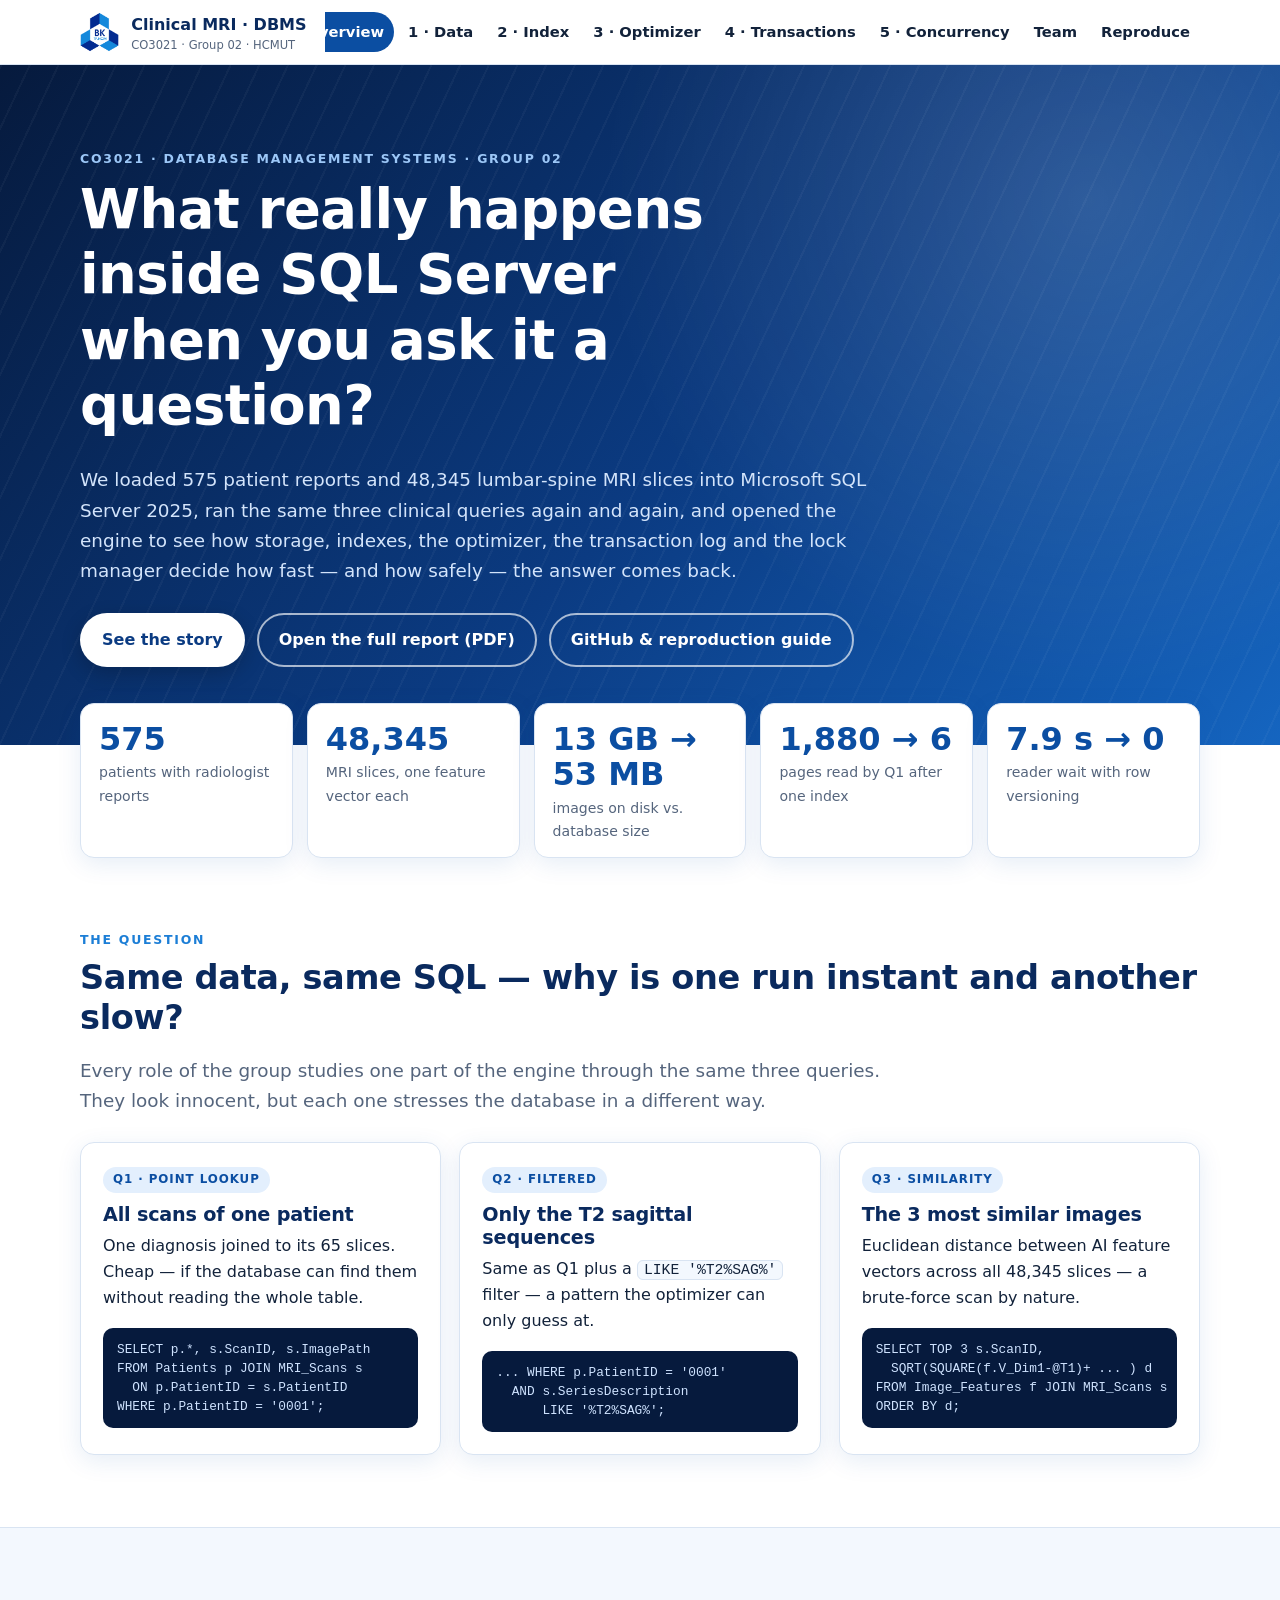
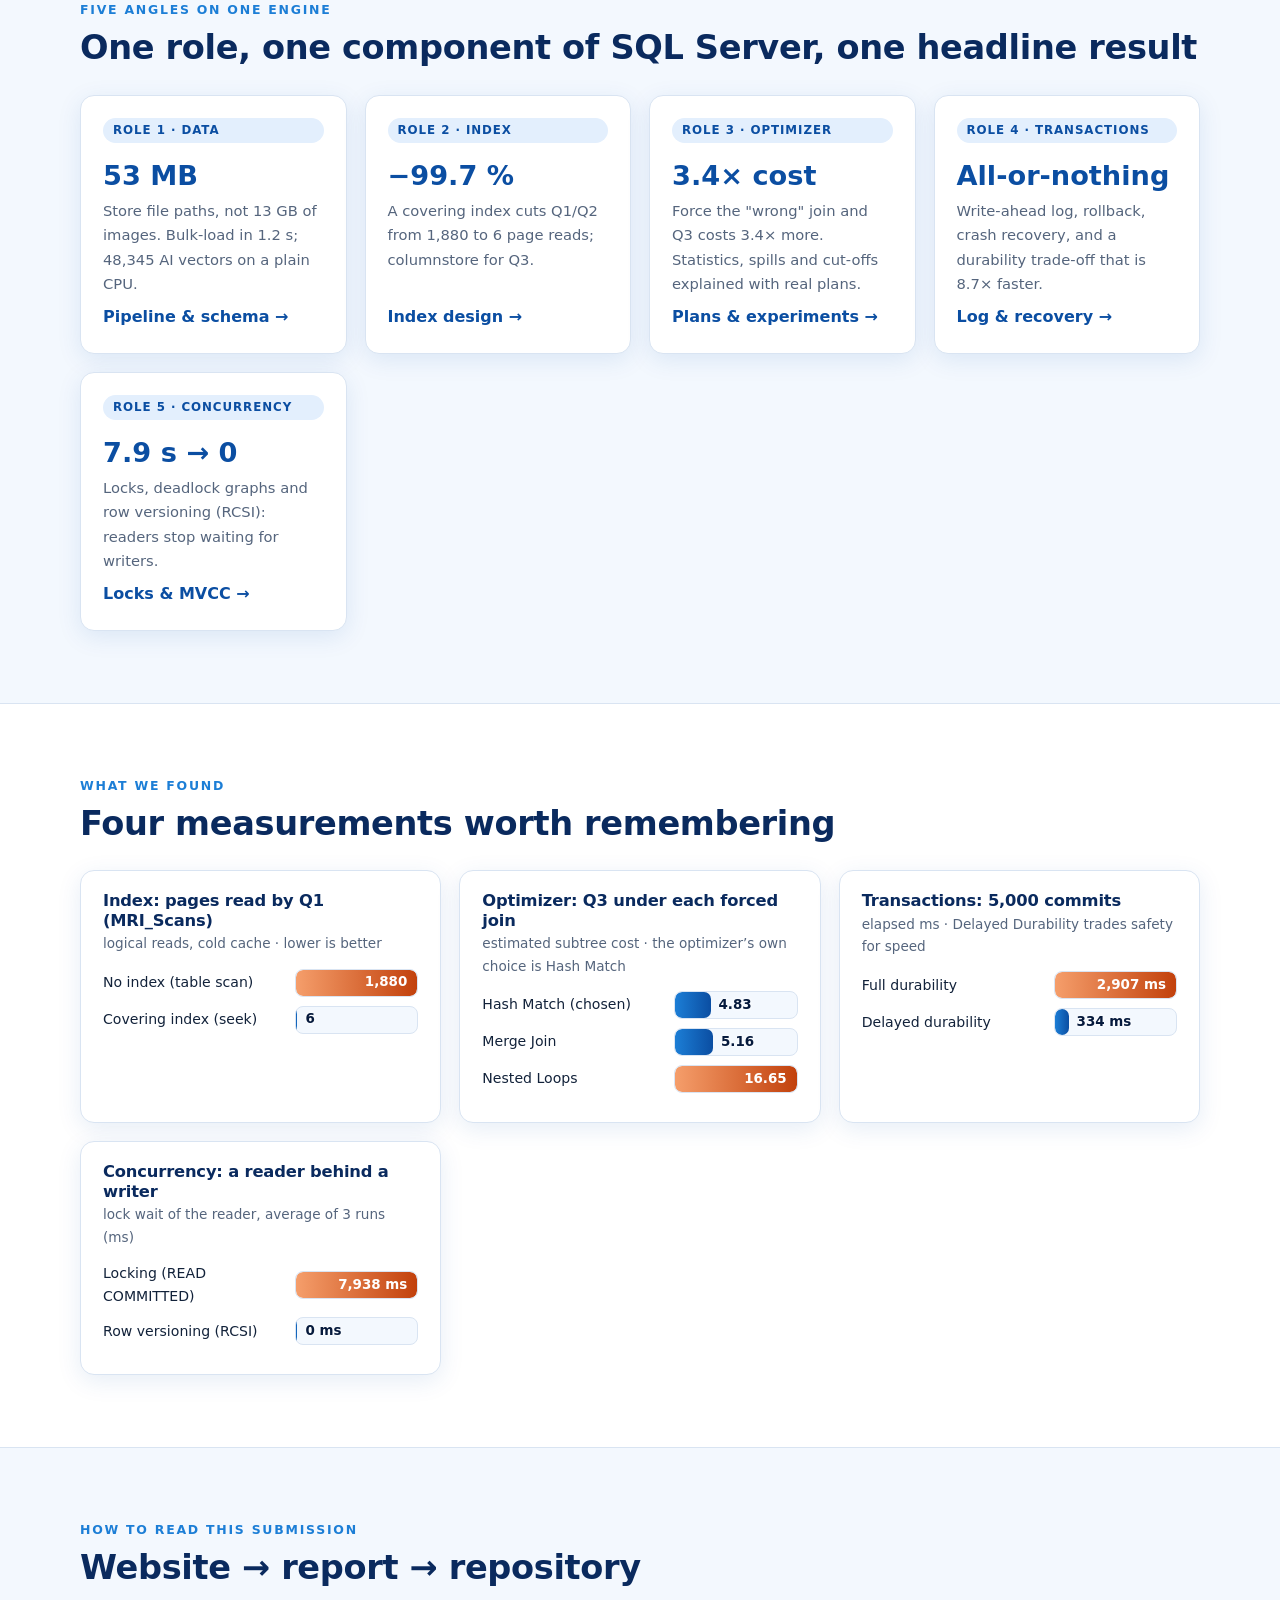
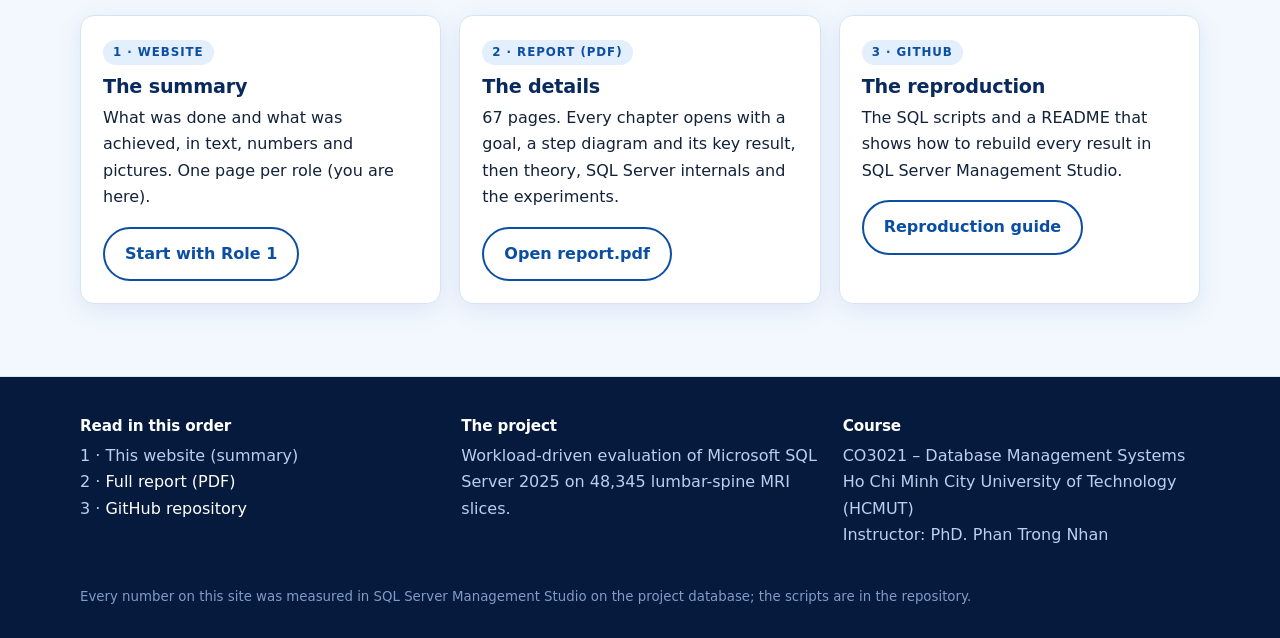
==== docs/index.html @ f174dc5a "Final submission: website (docs/), SQL scripts (sql/), SSMS reproduction guide (README), database ba" ====
<!DOCTYPE html>
<html lang="en">
<head>
<meta charset="utf-8">
<meta name="viewport" content="width=device-width, initial-scale=1">
<title>Clinical MRI DBMS · Inside SQL Server | CO3021 Group 02 · HCMUT</title>
<meta name="description" content="A workload-driven study of SQL Server 2025: storage, indexing, query optimization, transactions and concurrency, measured on 48,345 lumbar-spine MRI slices.">
<link rel="icon" href="assets/img/logo-hcmut.png">
<link rel="stylesheet" href="assets/css/style.css">
</head>
<body data-page="home">
<div id="site-header"></div>

<header class="hero">
  <div class="container">
    <div class="eyebrow">CO3021 · Database Management Systems · Group 02</div>
    <h1>What really happens inside SQL Server when you ask it a question?</h1>
    <p class="lead">We loaded 575 patient reports and 48,345 lumbar-spine MRI slices into Microsoft SQL Server 2025, ran the same three clinical queries again and again, and opened the engine to see how storage, indexes, the optimizer, the transaction log and the lock manager decide how fast &mdash; and how safely &mdash; the answer comes back.</p>
    <div class="cta">
      <a class="btn primary" href="#story">See the story</a>
      <a class="btn ghost" href="report.pdf">Open the full report (PDF)</a>
      <a class="btn ghost" href="https://github.com/qmarcusv/DBMS_TA_Group2">GitHub &amp; reproduction guide</a>
    </div>
  </div>
</header>

<main>
<section class="container">
  <div class="stats">
    <div class="stat"><div class="num" data-count="575">575</div><div class="lbl">patients with radiologist reports</div></div>
    <div class="stat"><div class="num" data-count="48345">48,345</div><div class="lbl">MRI slices, one feature vector each</div></div>
    <div class="stat"><div class="num">13&nbsp;GB → 53&nbsp;MB</div><div class="lbl">images on disk vs. database size</div></div>
    <div class="stat"><div class="num">1,880 → 6</div><div class="lbl">pages read by Q1 after one index</div></div>
    <div class="stat"><div class="num">7.9 s → 0</div><div class="lbl">reader wait with row versioning</div></div>
  </div>
</section>

<section class="section" id="story">
  <div class="container">
    <div class="eyebrow">The question</div>
    <h2>Same data, same SQL &mdash; why is one run instant and another slow?</h2>
    <p class="lead">Every role of the group studies one part of the engine through the same three queries. They look innocent, but each one stresses the database in a different way.</p>
    <div class="grid g3 mt">
      <article class="card q-card reveal">
        <span class="tag">Q1 · point lookup</span>
        <h3>All scans of one patient</h3>
        <p>One diagnosis joined to its 65 slices. Cheap &mdash; if the database can find them without reading the whole table.</p>
<pre><span class="kw">SELECT</span> p.*, s.ScanID, s.ImagePath
<span class="kw">FROM</span> Patients p <span class="kw">JOIN</span> MRI_Scans s
  <span class="kw">ON</span> p.PatientID = s.PatientID
<span class="kw">WHERE</span> p.PatientID = '0001';</pre>
      </article>
      <article class="card q-card reveal">
        <span class="tag">Q2 · filtered</span>
        <h3>Only the T2 sagittal sequences</h3>
        <p>Same as Q1 plus a <code>LIKE '%T2%SAG%'</code> filter &mdash; a pattern the optimizer can only guess at.</p>
<pre>... <span class="kw">WHERE</span> p.PatientID = '0001'
  <span class="kw">AND</span> s.SeriesDescription
      <span class="kw">LIKE</span> '%T2%SAG%';</pre>
      </article>
      <article class="card q-card reveal">
        <span class="tag">Q3 · similarity</span>
        <h3>The 3 most similar images</h3>
        <p>Euclidean distance between AI feature vectors across all 48,345 slices &mdash; a brute-force scan by nature.</p>
<pre><span class="kw">SELECT TOP</span> 3 s.ScanID,
  <span class="kw">SQRT</span>(<span class="kw">SQUARE</span>(f.V_Dim1-@T1)+ ... ) d
<span class="kw">FROM</span> Image_Features f <span class="kw">JOIN</span> MRI_Scans s ...
<span class="kw">ORDER BY</span> d;</pre>
      </article>
    </div>
  </div>
</section>

<section class="section alt">
  <div class="container">
    <div class="eyebrow">Five angles on one engine</div>
    <h2>One role, one component of SQL Server, one headline result</h2>
    <div class="grid g5 mt">
      <a class="card role-card reveal" href="data.html">
        <span class="tag">Role 1 · Data</span>
        <div class="big">53 MB</div>
        <p>Store file paths, not 13&nbsp;GB of images. Bulk-load in 1.2&nbsp;s; 48,345 AI vectors on a plain CPU.</p>
        <span class="more">Pipeline &amp; schema →</span>
      </a>
      <a class="card role-card reveal" href="indexing.html">
        <span class="tag">Role 2 · Index</span>
        <div class="big">−99.7 %</div>
        <p>A covering index cuts Q1/Q2 from 1,880 to 6 page reads; columnstore for Q3.</p>
        <span class="more">Index design →</span>
      </a>
      <a class="card role-card reveal" href="optimizer.html">
        <span class="tag">Role 3 · Optimizer</span>
        <div class="big">3.4× cost</div>
        <p>Force the "wrong" join and Q3 costs 3.4× more. Statistics, spills and cut-offs explained with real plans.</p>
        <span class="more">Plans &amp; experiments →</span>
      </a>
      <a class="card role-card reveal" href="transactions.html">
        <span class="tag">Role 4 · Transactions</span>
        <div class="big">All-or-nothing</div>
        <p>Write-ahead log, rollback, crash recovery, and a durability trade-off that is 8.7× faster.</p>
        <span class="more">Log &amp; recovery →</span>
      </a>
      <a class="card role-card reveal" href="concurrency.html">
        <span class="tag">Role 5 · Concurrency</span>
        <div class="big">7.9 s → 0</div>
        <p>Locks, deadlock graphs and row versioning (RCSI): readers stop waiting for writers.</p>
        <span class="more">Locks &amp; MVCC →</span>
      </a>
    </div>
  </div>
</section>

<section class="section">
  <div class="container">
    <div class="eyebrow">What we found</div>
    <h2>Four measurements worth remembering</h2>
    <div class="grid g2 mt">
      <div class="bars" data-title="Index: pages read by Q1 (MRI_Scans)" data-sub="logical reads, cold cache · lower is better" data-rows='[["No index (table scan)",1880,"1,880","bad"],["Covering index (seek)",6,"6","good"]]'></div>
      <div class="bars" data-title="Optimizer: Q3 under each forced join" data-sub="estimated subtree cost · the optimizer’s own choice is Hash Match" data-rows='[["Hash Match (chosen)",4.83,"4.83","good"],["Merge Join",5.16,"5.16",""],["Nested Loops",16.65,"16.65","bad"]]'></div>
      <div class="bars" data-title="Transactions: 5,000 commits" data-sub="elapsed ms · Delayed Durability trades safety for speed" data-rows='[["Full durability",2907,"2,907 ms","bad"],["Delayed durability",334,"334 ms","good"]]'></div>
      <div class="bars" data-title="Concurrency: a reader behind a writer" data-sub="lock wait of the reader, average of 3 runs (ms)" data-rows='[["Locking (READ COMMITTED)",7938,"7,938 ms","bad"],["Row versioning (RCSI)",0,"0 ms","good"]]'></div>
    </div>
  </div>
</section>

<section class="section alt">
  <div class="container">
    <div class="eyebrow">How to read this submission</div>
    <h2>Website → report → repository</h2>
    <div class="grid g3 mt">
      <div class="card reveal"><span class="tag">1 · Website</span><h3>The summary</h3><p>What was done and what was achieved, in text, numbers and pictures. One page per role (you are here).</p><a class="btn outline" href="data.html">Start with Role 1</a></div>
      <div class="card reveal"><span class="tag">2 · Report (PDF)</span><h3>The details</h3><p>67 pages. Every chapter opens with a goal, a step diagram and its key result, then theory, SQL Server internals and the experiments.</p><a class="btn outline" href="report.pdf">Open report.pdf</a></div>
      <div class="card reveal"><span class="tag">3 · GitHub</span><h3>The reproduction</h3><p>The SQL scripts and a README that shows how to rebuild every result in SQL Server Management Studio.</p><a class="btn outline" href="reproduce.html">Reproduction guide</a></div>
    </div>
  </div>
</section>
</main>

<div id="site-footer"></div>
<script src="assets/js/site.js"></script>
</body>
</html>
---- docs/assets/css/style.css ----
/* ==========================================================================
   Clinical MRI DBMS — project website (pure HTML/CSS/JS, GitHub Pages)
   Theme: white + HCMUT blue
   ========================================================================== */
:root {
  --blue-950: #061a3d;
  --blue-900: #0a2a5e;
  --blue-800: #0b3b82;
  --blue-700: #0b4ea2;
  --blue-600: #1565c0;
  --blue-500: #1c7ed6;
  --blue-300: #8bb9ee;
  --blue-200: #bcd7f7;
  --blue-100: #e3effd;
  --blue-50:  #f3f8fe;
  --ink:      #12223a;
  --muted:    #55657d;
  --line:     #d9e4f2;
  --white:    #ffffff;
  --warn:     #c2410c;
  --warn-bg:  #fff4ec;
  --radius:   14px;
  --shadow:   0 6px 24px rgba(11, 78, 162, .10);
  --max:      1120px;
}
* { box-sizing: border-box; }
html { scroll-behavior: smooth; }
body {
  margin: 0; background: var(--white); color: var(--ink);
  font: 16px/1.65 "Segoe UI", system-ui, -apple-system, "Helvetica Neue", Arial, sans-serif;
  -webkit-font-smoothing: antialiased;
}
img { max-width: 100%; display: block; }
a { color: var(--blue-700); text-decoration: none; }
a:hover { text-decoration: underline; }
code, .mono { font-family: Consolas, "Cascadia Mono", "SFMono-Regular", Menlo, monospace; font-size: .92em; }
code { background: var(--blue-50); border: 1px solid var(--line); border-radius: 6px; padding: 1px 6px; }
h1, h2, h3, h4 { line-height: 1.2; color: var(--blue-900); margin: 0 0 .5em; letter-spacing: -.01em; }
h1 { font-size: clamp(2rem, 4.6vw, 3.4rem); }
h2 { font-size: clamp(1.5rem, 3vw, 2.1rem); }
h3 { font-size: 1.2rem; }
p { margin: 0 0 1em; }
.container { width: min(var(--max), 92vw); margin: 0 auto; }
.section { padding: 72px 0; }
.section.tight { padding: 48px 0; }
.section.alt { background: var(--blue-50); border-top: 1px solid var(--line); border-bottom: 1px solid var(--line); }
.eyebrow { text-transform: uppercase; letter-spacing: .14em; font-size: .78rem; font-weight: 700; color: var(--blue-500); margin-bottom: .6em; }
.lead { font-size: 1.15rem; color: var(--muted); max-width: 70ch; }
.center { text-align: center; }
.center .lead { margin-inline: auto; }

/* ---------- header ---------- */
.site-header { position: sticky; top: 0; z-index: 50; background: rgba(255,255,255,.94); backdrop-filter: blur(8px); border-bottom: 1px solid var(--line); }
.site-header .bar { display: flex; align-items: center; gap: 18px; height: 64px; }
.brand { display: flex; align-items: center; gap: 12px; color: var(--blue-900); font-weight: 700; white-space: nowrap; }
.brand img { height: 40px; width: auto; }
.brand small { display: block; font-weight: 500; color: var(--muted); font-size: .72rem; line-height: 1.1; }
.brand:hover { text-decoration: none; }
.brand { flex: 0 0 auto; }
@media (max-width: 1000px) { .brand small { display: none; } }
@media (max-width: 700px) { .brand span { display: none; } }
.nav { display: flex; gap: 4px; margin-left: auto; flex: 1 1 auto; min-width: 0; justify-content: flex-end; overflow-x: auto; scrollbar-width: none; }
.nav::-webkit-scrollbar { display: none; }
.nav a { padding: 8px 10px; border-radius: 999px; color: var(--ink); font-size: .92rem; font-weight: 600; white-space: nowrap; }
.nav a:hover { background: var(--blue-100); text-decoration: none; }
.nav a.active { background: var(--blue-700); color: #fff; }

/* ---------- hero ---------- */
.hero { position: relative; overflow: hidden; background: linear-gradient(135deg, var(--blue-950) 0%, var(--blue-800) 55%, var(--blue-600) 100%); color: #fff; padding: 84px 0 78px; }
.hero::after { content: ""; position: absolute; inset: 0; background:
  radial-gradient(circle at 85% 20%, rgba(255,255,255,.14), transparent 40%),
  repeating-linear-gradient(115deg, rgba(255,255,255,.035) 0 2px, transparent 2px 26px); pointer-events: none; }
.hero .container { position: relative; z-index: 1; }
.hero h1 { color: #fff; max-width: 18ch; }
.hero .lead { color: #d3e4fb; }
.hero .eyebrow { color: #9cc7f7; }
.cta { display: flex; flex-wrap: wrap; gap: 12px; margin-top: 26px; }
.btn { display: inline-flex; align-items: center; gap: 8px; padding: 12px 20px; border-radius: 999px; font-weight: 700; border: 2px solid transparent; transition: transform .15s, box-shadow .15s, background .15s; }
.btn:hover { text-decoration: none; transform: translateY(-1px); }
.btn.primary { background: #fff; color: var(--blue-800); box-shadow: 0 6px 20px rgba(0,0,0,.2); }
.btn.ghost { border-color: rgba(255,255,255,.65); color: #fff; }
.btn.ghost:hover { background: rgba(255,255,255,.12); }
.btn.solid { background: var(--blue-700); color: #fff; }
.btn.outline { border-color: var(--blue-700); color: var(--blue-700); }
.page-hero { background: linear-gradient(135deg, var(--blue-900), var(--blue-700)); color: #fff; padding: 56px 0 46px; }
.page-hero h1 { color: #fff; font-size: clamp(1.8rem, 3.8vw, 2.7rem); max-width: 26ch; }
.page-hero .lead { color: #d3e4fb; }
.page-hero .eyebrow { color: #9cc7f7; }
.crumbs { font-size: .85rem; color: #b9d4f8; margin-bottom: 12px; }
.crumbs a { color: #fff; }

/* ---------- stats ---------- */
.stats { display: grid; grid-template-columns: repeat(auto-fit, minmax(170px, 1fr)); gap: 14px; margin-top: -42px; position: relative; z-index: 2; }
.stat { background: #fff; border: 1px solid var(--line); border-radius: var(--radius); padding: 18px 18px 14px; box-shadow: var(--shadow); }
.stat .num { font-size: 2rem; font-weight: 800; color: var(--blue-700); line-height: 1.1; font-variant-numeric: tabular-nums; }
.stat .lbl { color: var(--muted); font-size: .88rem; margin-top: 4px; }

/* ---------- cards / grid ---------- */
.grid { display: grid; gap: 18px; }
.g2 { grid-template-columns: repeat(auto-fit, minmax(300px, 1fr)); }
.g3 { grid-template-columns: repeat(auto-fit, minmax(260px, 1fr)); }
.g5 { grid-template-columns: repeat(auto-fit, minmax(210px, 1fr)); }
.card { background: #fff; border: 1px solid var(--line); border-radius: var(--radius); padding: 22px; box-shadow: var(--shadow); }
.card.flat { box-shadow: none; }
.card h3 { margin-bottom: .35em; }
.card .tag { display: inline-block; font-size: .74rem; font-weight: 700; letter-spacing: .08em; text-transform: uppercase; color: var(--blue-700); background: var(--blue-100); padding: 3px 10px; border-radius: 999px; margin-bottom: 10px; }
.role-card { display: flex; flex-direction: column; gap: 8px; color: inherit; transition: transform .18s, box-shadow .18s, border-color .18s; }
.role-card:hover { transform: translateY(-4px); box-shadow: 0 14px 34px rgba(11,78,162,.18); border-color: var(--blue-300); text-decoration: none; }
.role-card .big { font-size: 1.7rem; font-weight: 800; color: var(--blue-700); line-height: 1.1; }
.role-card p { color: var(--muted); font-size: .92rem; margin: 0; }
.role-card .more { margin-top: auto; font-weight: 700; color: var(--blue-700); }
.q-card pre { margin: 10px 0 0; background: var(--blue-950); color: #cfe3ff; border-radius: 10px; padding: 12px 14px; overflow: auto; font-size: .8rem; line-height: 1.5; }

/* ---------- step flow ---------- */
.steps { list-style: none; margin: 0; padding: 0; display: flex; gap: 0; counter-reset: s; flex-wrap: wrap; }
.steps li { flex: 1 1 140px; position: relative; padding: 14px 16px 14px 18px; background: var(--blue-100); color: var(--blue-900); font-size: .88rem; line-height: 1.35; counter-increment: s; border: 1px solid var(--blue-200); margin: 0 -1px -1px 0; }
.steps li:first-child { border-radius: 12px 0 0 12px; }
.steps li:last-child { border-radius: 0 12px 12px 0; }
.steps li::before { content: counter(s); display: inline-grid; place-items: center; width: 22px; height: 22px; border-radius: 50%; background: var(--blue-700); color: #fff; font-weight: 700; font-size: .75rem; margin-right: 8px; }
.steps li b { display: block; margin: 2px 0 2px 30px; }
.steps li span { display: block; margin-left: 30px; color: var(--muted); font-size: .8rem; }
@media (max-width: 760px) {
  .steps { flex-direction: column; }
  .steps li, .steps li:first-child, .steps li:last-child { border-radius: 0; flex-basis: auto; margin: 0 0 -1px 0; }
  .steps li:first-child { border-radius: 12px 12px 0 0; } .steps li:last-child { border-radius: 0 0 12px 12px; }
}

/* ---------- key numbers ---------- */
.kpis { display: grid; grid-template-columns: repeat(auto-fit, minmax(190px, 1fr)); gap: 14px; margin: 24px 0; }
.kpi { border-left: 4px solid var(--blue-500); background: var(--blue-50); border-radius: 0 12px 12px 0; padding: 14px 16px; }
.kpi b { display: block; font-size: 1.55rem; color: var(--blue-800); font-variant-numeric: tabular-nums; line-height: 1.15; }
.kpi span { color: var(--muted); font-size: .85rem; }

/* ---------- bars ---------- */
.chart { background: #fff; border: 1px solid var(--line); border-radius: var(--radius); padding: 20px 22px; box-shadow: var(--shadow); height: 100%; }
.chart h4 { margin-bottom: 2px; font-size: 1.02rem; }
.chart .sub { color: var(--muted); font-size: .85rem; margin-bottom: 14px; }
.bar-row { display: grid; grid-template-columns: minmax(110px, 180px) 1fr; gap: 12px; align-items: center; margin: 9px 0; }
.bar-row .name { font-size: .88rem; color: var(--ink); }
.bar-track { background: var(--blue-50); border-radius: 8px; height: 28px; position: relative; overflow: hidden; border: 1px solid var(--line); }
.bar-fill { height: 100%; width: 0; background: linear-gradient(90deg, var(--blue-500), var(--blue-700)); border-radius: 7px; transition: width 1.1s cubic-bezier(.2,.7,.2,1); }
.bar-fill.bad { background: linear-gradient(90deg, #f59e6b, var(--warn)); }
.bar-val { position: absolute; left: 10px; top: 0; height: 100%; display: flex; align-items: center; font-weight: 700; font-size: .84rem; color: var(--blue-950); font-variant-numeric: tabular-nums; text-shadow: 0 0 6px #fff, 0 0 3px #fff; }

/* ---------- tables ---------- */
.table-wrap { overflow-x: auto; border: 1px solid var(--line); border-radius: var(--radius); background: #fff; box-shadow: var(--shadow); }
table { width: 100%; border-collapse: collapse; font-size: .92rem; }
th, td { padding: 11px 14px; text-align: left; border-bottom: 1px solid var(--line); vertical-align: top; }
th { background: var(--blue-100); color: var(--blue-900); font-size: .8rem; text-transform: uppercase; letter-spacing: .05em; }
tr:last-child td { border-bottom: 0; }
td.num, th.num { text-align: right; font-variant-numeric: tabular-nums; }
tr.hl td { background: var(--blue-50); font-weight: 600; }

/* ---------- callouts ---------- */
.callout { border-radius: var(--radius); padding: 18px 20px; border: 1px solid var(--blue-200); background: var(--blue-50); }
.callout b.t { display: block; color: var(--blue-800); margin-bottom: 4px; }
.callout.warn { border-color: #f3c3a4; background: var(--warn-bg); }
.callout.warn b.t { color: var(--warn); }
ul.tight { margin: 0 0 1em; padding-left: 1.2em; } ul.tight li { margin: .25em 0; }
.two-col { display: grid; grid-template-columns: 1fr 1fr; gap: 22px; align-items: start; }
@media (max-width: 820px) { .two-col { grid-template-columns: 1fr; } }
.mt { margin-top: 26px; } .mb { margin-bottom: 26px; }

/* ---------- figures ---------- */
figure { margin: 0; }
.fig { background: #fff; border: 1px solid var(--line); border-radius: var(--radius); overflow: hidden; box-shadow: var(--shadow); }
.fig img { width: 100%; cursor: zoom-in; background: #fff; }
.fig figcaption { padding: 12px 16px; font-size: .86rem; color: var(--muted); border-top: 1px solid var(--line); }
.fig figcaption b { color: var(--ink); }
.lightbox { position: fixed; inset: 0; background: rgba(6, 26, 61, .92); display: none; align-items: center; justify-content: center; z-index: 100; padding: 30px; cursor: zoom-out; }
.lightbox.open { display: flex; }
.lightbox img { max-width: 100%; max-height: 100%; border-radius: 8px; background: #fff; }

/* ---------- diagrams ---------- */
.flow { display: flex; flex-wrap: wrap; align-items: stretch; gap: 10px; }
.node { flex: 1 1 150px; background: #fff; border: 2px solid var(--blue-500); border-radius: 12px; padding: 12px 14px; text-align: center; font-size: .88rem; }
.node b { display: block; color: var(--blue-800); }
.node small { color: var(--muted); }
.node.dark { background: var(--blue-800); border-color: var(--blue-800); color: #fff; } .node.dark b, .node.dark small { color: #fff; }
.arrow { align-self: center; color: var(--blue-500); font-size: 1.5rem; font-weight: 700; }
@media (max-width: 760px) { .arrow { transform: rotate(90deg); width: 100%; text-align: center; } }
.erd { display: grid; grid-template-columns: 1fr auto 1fr auto 1fr; gap: 12px; align-items: center; }
.erd .tbl { border: 2px solid var(--blue-700); border-radius: 10px; overflow: hidden; background: #fff; font-size: .82rem; }
.erd .tbl header { background: var(--blue-700); color: #fff; padding: 6px 10px; font-weight: 700; }
.erd .tbl div { padding: 3px 10px; border-top: 1px solid var(--line); } .erd .tbl .pk { font-weight: 700; color: var(--blue-800); }
.erd .rel { text-align: center; color: var(--blue-700); font-weight: 700; font-size: .85rem; }
@media (max-width: 900px) { .erd { grid-template-columns: 1fr; } }

/* toggle */
.toggle { display: inline-flex; flex-wrap: wrap; gap: 6px; background: var(--blue-100); padding: 5px; border-radius: 999px; margin-bottom: 14px; }
.toggle button { border: 0; background: transparent; padding: 8px 16px; border-radius: 999px; font: inherit; font-weight: 700; color: var(--blue-800); cursor: pointer; }
.toggle button.on { background: var(--blue-700); color: #fff; }
.panel { display: none; } .panel.on { display: block; animation: fade .35s; }
@keyframes fade { from { opacity: 0; transform: translateY(6px); } to { opacity: 1; transform: none; } }

/* timeline (concurrency) */
.tl { display: grid; gap: 8px; }
.tl .row { display: grid; grid-template-columns: 150px 1fr; gap: 10px; align-items: center; font-size: .85rem; }
.tl .track { position: relative; height: 28px; background: var(--blue-50); border: 1px solid var(--line); border-radius: 8px; overflow: hidden; }
.tl .seg { position: absolute; top: 0; bottom: 0; display: flex; align-items: center; padding: 0 8px; font-size: .75rem; font-weight: 700; color: #fff; white-space: nowrap; }
.tl .seg.hold { background: var(--blue-700); } .tl .seg.wait { background: var(--warn); } .tl .seg.read { background: #3a8fe0; }

/* reveal */
.reveal { opacity: 0; transform: translateY(14px); transition: opacity .6s, transform .6s; }
.reveal.in { opacity: 1; transform: none; }
@media (prefers-reduced-motion: reduce) { .reveal { opacity: 1; transform: none; transition: none; } .bar-fill { transition: none; } html { scroll-behavior: auto; } }

/* pager + footer */
.pager { display: flex; justify-content: space-between; gap: 12px; margin-top: 40px; flex-wrap: wrap; }
.site-footer { background: var(--blue-950); color: #b9d0f0; padding: 40px 0 30px; }
.site-footer a { color: #fff; }
.site-footer .cols { display: grid; grid-template-columns: repeat(auto-fit, minmax(220px, 1fr)); gap: 24px; }
.site-footer h4 { color: #fff; font-size: .95rem; }
.site-footer small { color: #7f9cc6; display: block; margin-top: 22px; }
.pill { display: inline-block; padding: 3px 10px; border-radius: 999px; background: var(--blue-100); color: var(--blue-800); font-size: .78rem; font-weight: 700; }
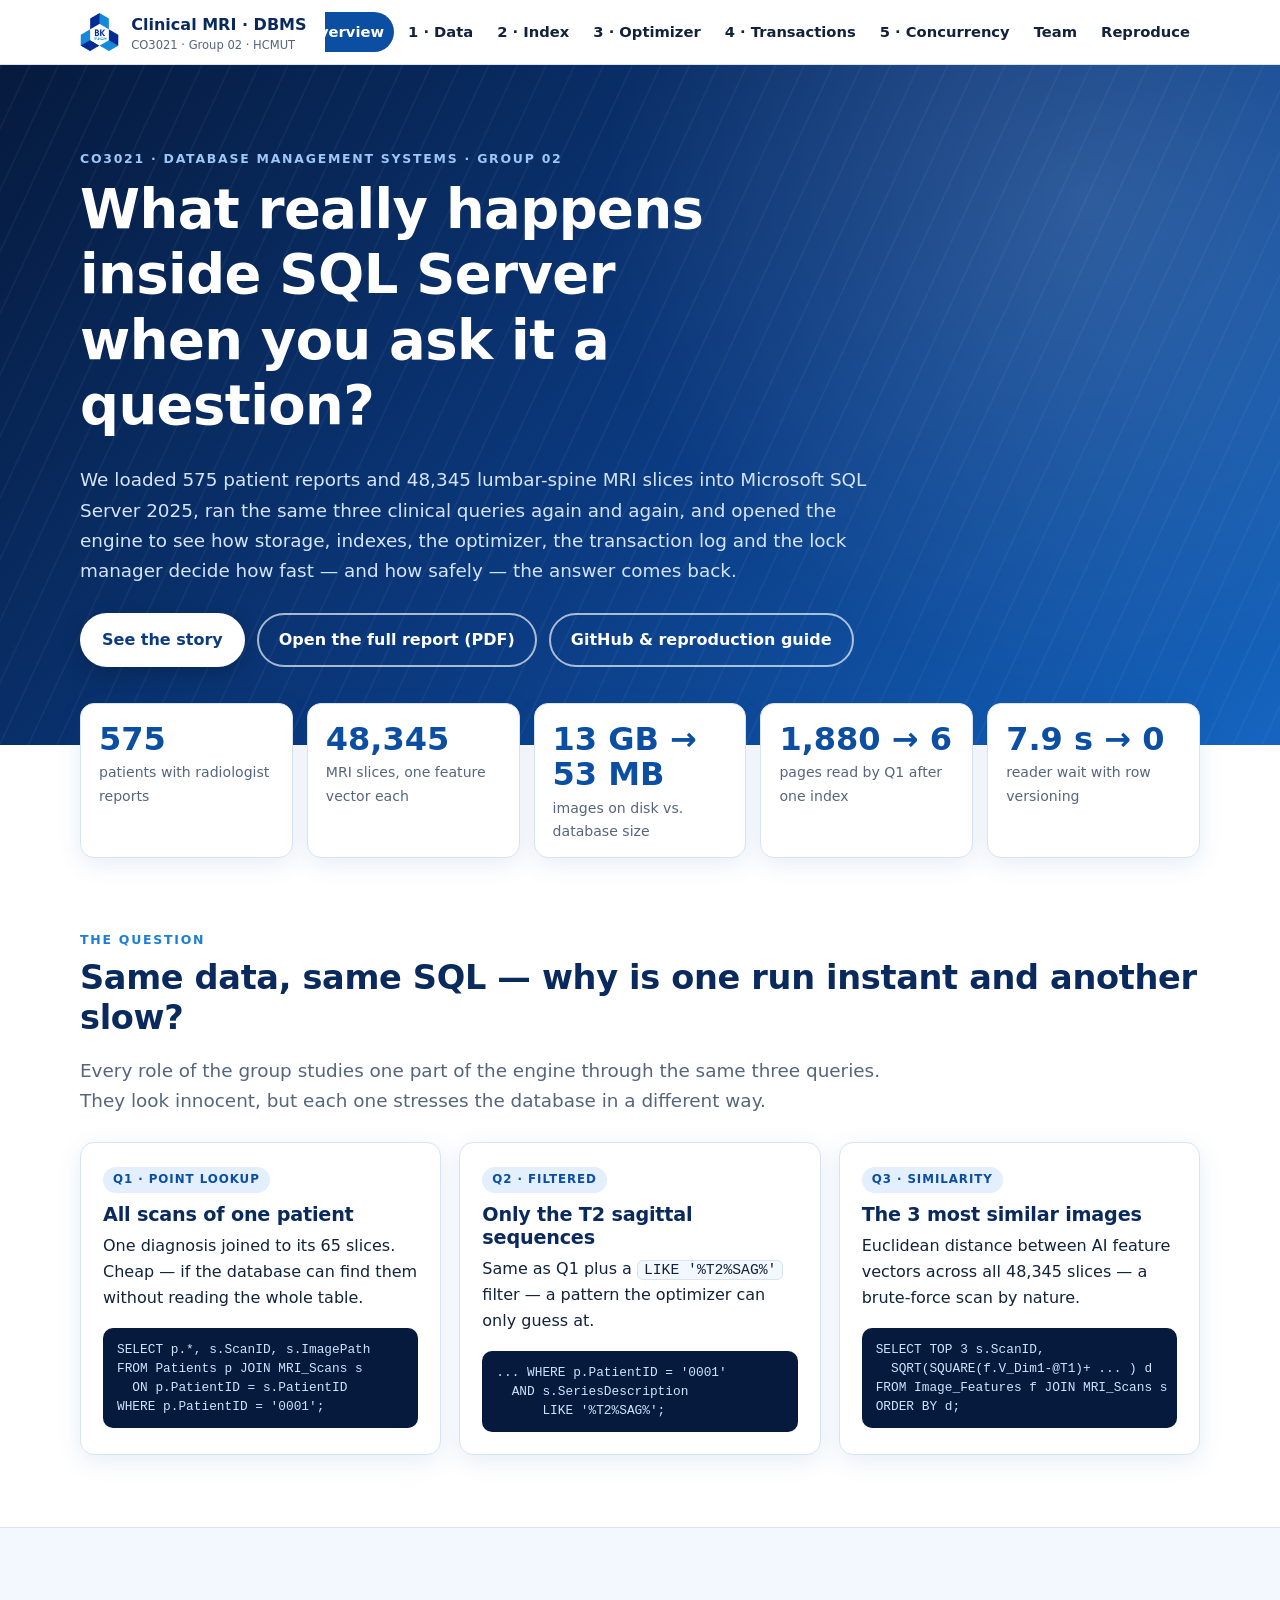
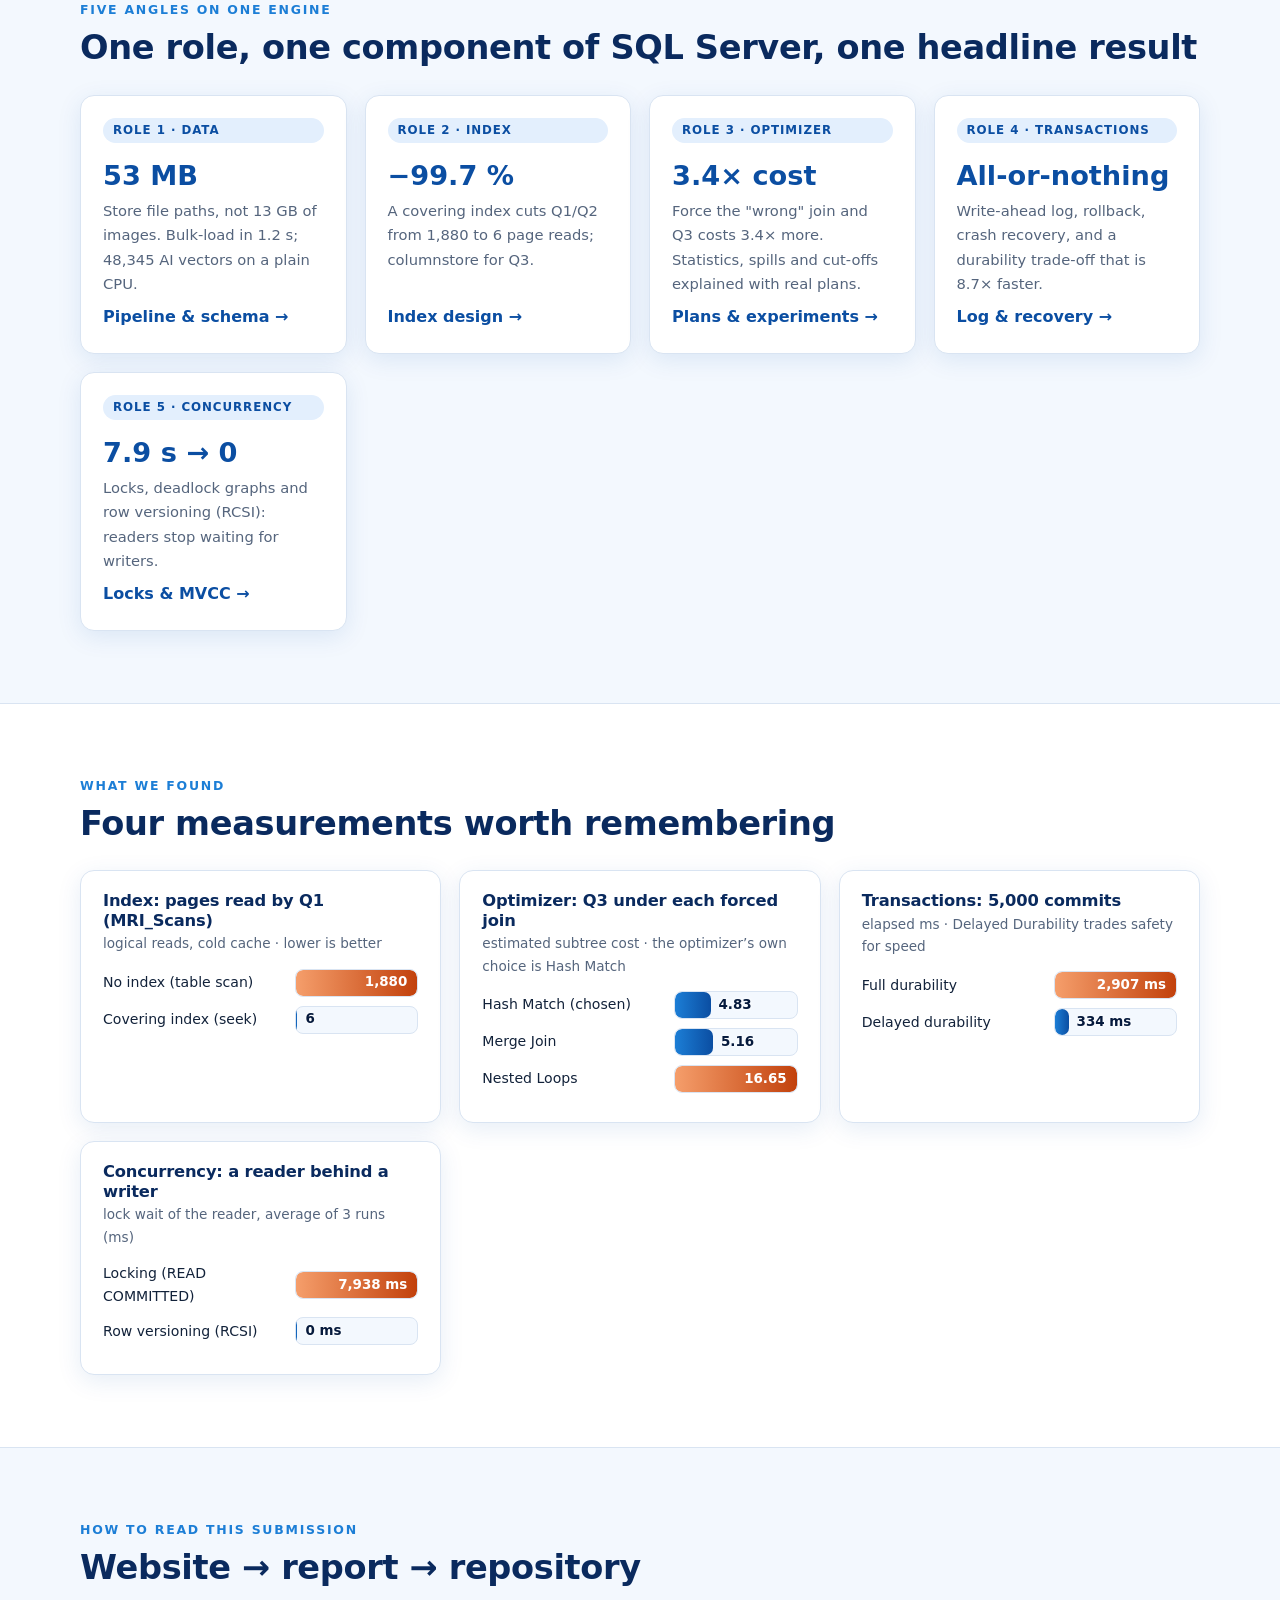
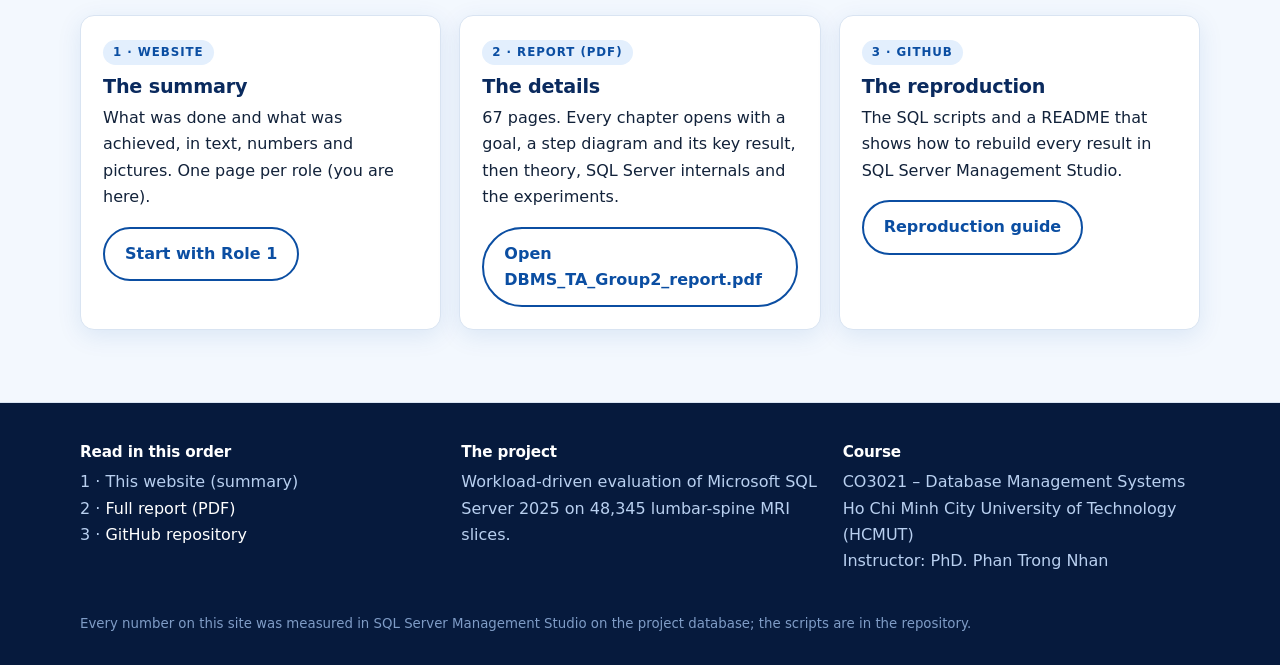
==== commit 7cb8441e: "Final submission layout: report/ with a single PDF, website in docs/, SQL scripts, README - report/D" ====
--- a/docs/index.html
+++ b/docs/index.html
@@ -18,7 +18,7 @@
     <p class="lead">We loaded 575 patient reports and 48,345 lumbar-spine MRI slices into Microsoft SQL Server 2025, ran the same three clinical queries again and again, and opened the engine to see how storage, indexes, the optimizer, the transaction log and the lock manager decide how fast &mdash; and how safely &mdash; the answer comes back.</p>
     <div class="cta">
       <a class="btn primary" href="#story">See the story</a>
-      <a class="btn ghost" href="report.pdf">Open the full report (PDF)</a>
+      <a class="btn ghost" href="DBMS_TA_Group2_report.pdf">Open the full report (PDF)</a>
       <a class="btn ghost" href="https://github.com/qmarcusv/DBMS_TA_Group2">GitHub &amp; reproduction guide</a>
     </div>
   </div>
@@ -129,7 +129,7 @@
     <h2>Website → report → repository</h2>
     <div class="grid g3 mt">
       <div class="card reveal"><span class="tag">1 · Website</span><h3>The summary</h3><p>What was done and what was achieved, in text, numbers and pictures. One page per role (you are here).</p><a class="btn outline" href="data.html">Start with Role 1</a></div>
-      <div class="card reveal"><span class="tag">2 · Report (PDF)</span><h3>The details</h3><p>67 pages. Every chapter opens with a goal, a step diagram and its key result, then theory, SQL Server internals and the experiments.</p><a class="btn outline" href="report.pdf">Open report.pdf</a></div>
+      <div class="card reveal"><span class="tag">2 · Report (PDF)</span><h3>The details</h3><p>67 pages. Every chapter opens with a goal, a step diagram and its key result, then theory, SQL Server internals and the experiments.</p><a class="btn outline" href="DBMS_TA_Group2_report.pdf">Open DBMS_TA_Group2_report.pdf</a></div>
       <div class="card reveal"><span class="tag">3 · GitHub</span><h3>The reproduction</h3><p>The SQL scripts and a README that shows how to rebuild every result in SQL Server Management Studio.</p><a class="btn outline" href="reproduce.html">Reproduction guide</a></div>
     </div>
   </div>
